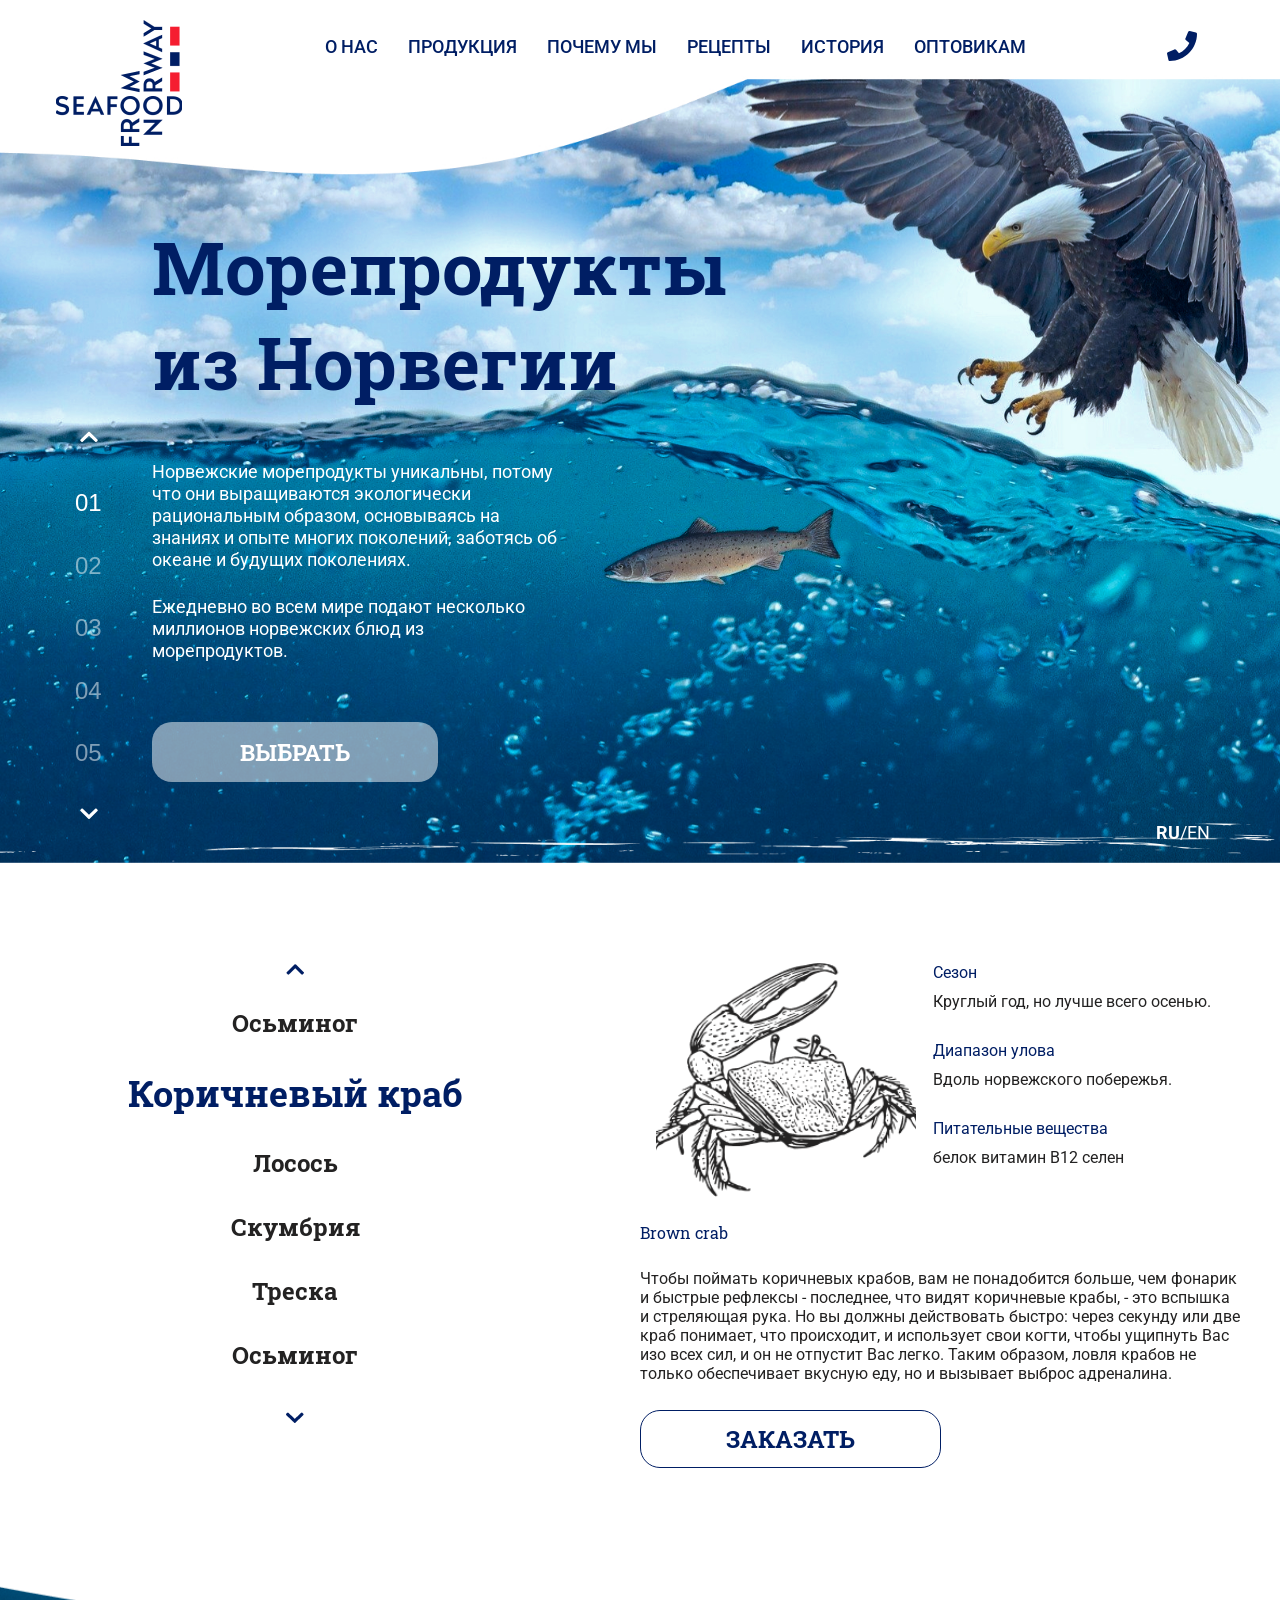
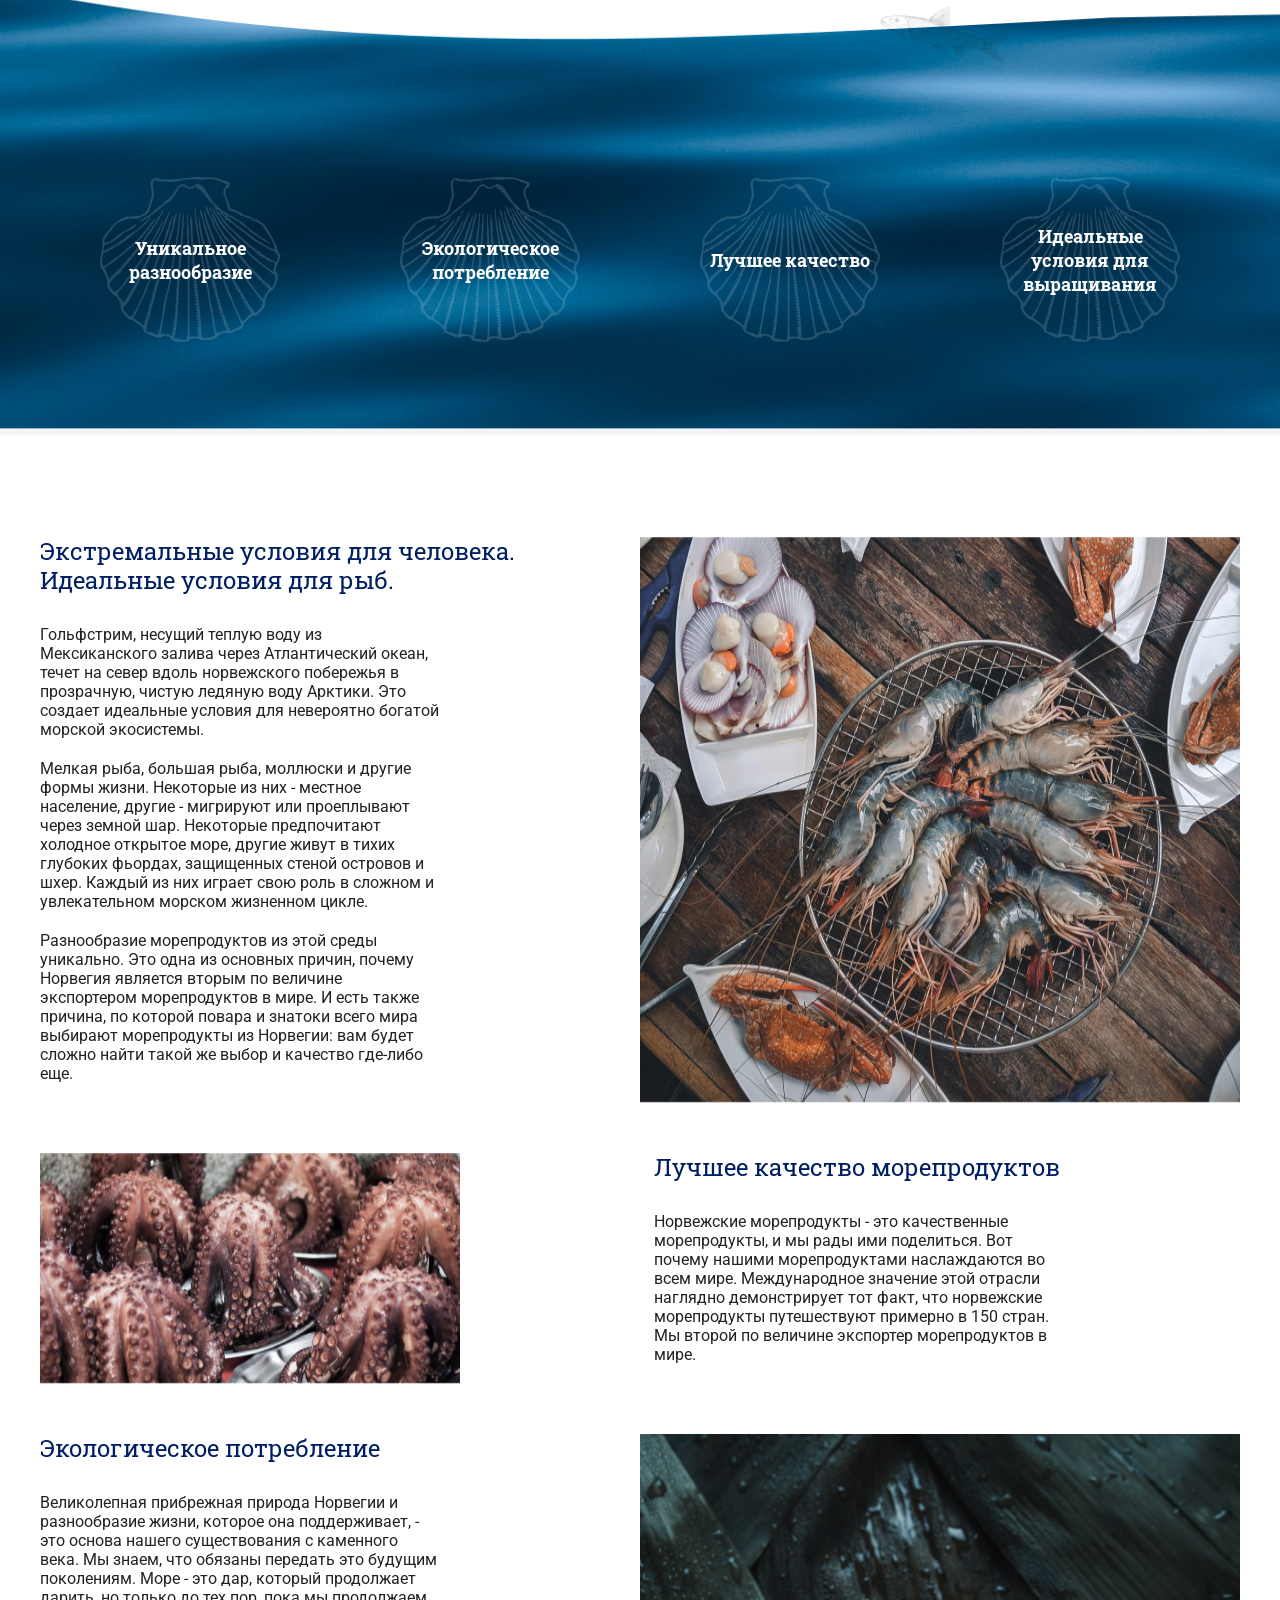
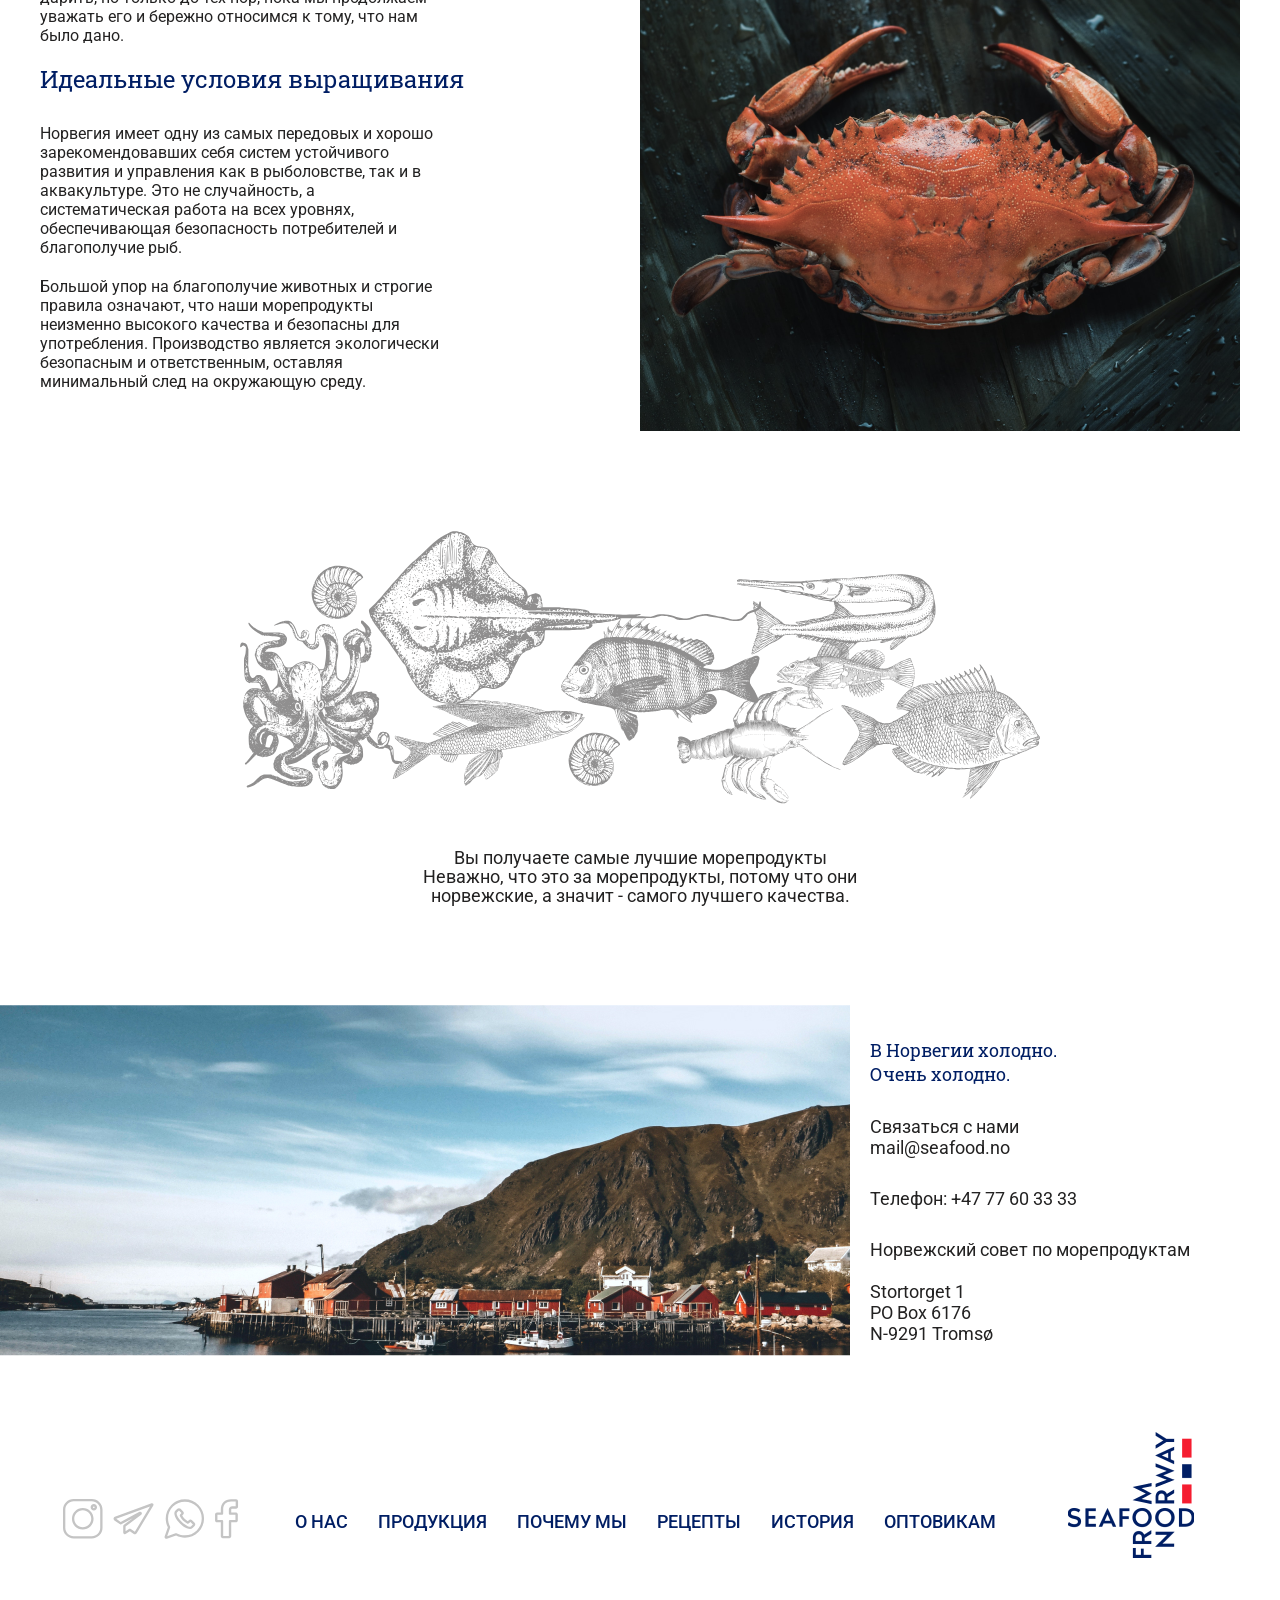
==== seafood_site/index.html @ ffa6e959 "Initial commit" ====
<!DOCTYPE html>
<html lang="en">
<head>
  <meta charset="UTF-8">
  <meta name="viewport" content="width=device-width, initial-scale=1.0">
  <meta http-equiv="X-UA-Compatible" content="ie=edge">
  <title>Морепродукты из Норвегии</title>
  <link rel="preconnect" href="https://fonts.googleapis.com">
  <link rel="preconnect" href="https://fonts.gstatic.com" crossorigin>
  <link href="https://fonts.googleapis.com/css2?family=Calligraffitti&family=Caveat&family=Marck+Script&family=Roboto+Slab:wght@400;700&family=Roboto:wght@400;500&family=Water+Brush&display=swap" rel="stylesheet">
  <link rel="stylesheet" href="css/reset.css">
  <link rel="stylesheet" href="css/slick.css">
  <link rel="stylesheet" href="css/jquery.fancybox.css">
  <link rel="stylesheet" href="css/style.css">
</head>
<body>

<header class="header">
   <div class="container">
     <div class="header__top">
     
      <a href="#" class="logo">
        <img src="images/logo.png" alt="" class="logo__img">
      </a>
<nav class="menu">
  <button class="menu__btn">
    <span>
      
    </span>
  </button>
  <ul class="menu__list">   
      <li class="menu__item"><a href="" class="menu__link">О нас</a></li>
      <li class="menu__item"><a href="" class="menu__link">Продукция</a></li>
      <li class="menu__item"><a href="" class="menu__link">Почему мы</a></li>
      <li class="menu__item"><a href="" class="menu__link">Рецепты</a></li>
      <li class="menu__item"><a href="" class="menu__link">История</a></li>
      <li class="menu__item"><a href="" class="menu__link">Оптовикам</a></li>
  </ul>
</nav>
      <a href="tel:38011111111111" class="phone">
        <img class="phone__img" src="images/phone.svg" alt="">
      </a>
      </div>
  </div>

  <div class="header__content">
    <div class="container">
      <h1 class="title">
        Морепродукты из Норвегии
      </h1>

      <div class="header-slider">
        <div class="header-slider__item">
          <p class="header-slider__text">
            Норвежские морепродукты уникальны, потому что они выращиваются экологически рациональным 
            образом, основываясь на знаниях и опыте многих поколений, 
            заботясь об океане и будущих поколениях.
          </p>
          <p class="header-slider__text">
            Ежедневно во всем мире подают несколько миллионов норвежских блюд из морепродуктов. 
          </p>

        </div>
        <div class="header-slider__item">
          <p class="header-slider__text">
            Норвежские морепродукты уникальны, потому что они выращиваются экологически 
            рациональным образом, основываясь на знаниях и опыте многих поколений,
             заботясь об океане и будущих поколениях.
          </p>
          <p class="header-slider__text">
            Ежедневно во всем мире подают несколько миллионов норвежских блюд из морепродуктов. 
          </p>

        </div>
        <div class="header-slider__item">
          <p class="header-slider__text">
            Норвежские морепродукты уникальны, потому что они выращиваются экологически 
            рациональным образом, основываясь на знаниях и опыте многих поколений, 
            заботясь об океане и будущих поколениях.
          </p>
          <p class="header-slider__text">
            Ежедневно во всем мире подают несколько миллионов норвежских блюд из морепродуктов. 
          </p>
       </div>
       <div class="header-slider__item">
        <p class="header-slider__text">
          Норвежские морепродукты уникальны, потому что они выращиваются экологически 
          рациональным образом, основываясь на знаниях и опыте многих поколений, 
          заботясь об океане и будущих поколениях.
        </p>
        <p class="header-slider__text">
          Ежедневно во всем мире подают несколько миллионов норвежских блюд из морепродуктов. 
        </p>
     </div>
     <div class="header-slider__item">
      <p class="header-slider__text">
        Норвежские морепродукты уникальны, потому что они выращиваются экологически 
        рациональным образом, основываясь на знаниях и опыте многих поколений, 
        заботясь об океане и будущих поколениях.
      </p>
      <p class="header-slider__text">
        Ежедневно во всем мире подают несколько миллионов норвежских блюд из морепродуктов. 
      </p>
   </div>
   
      </div>
            <a class="header__content-btn"  href="#">ВЫБРАТЬ</a>
        <div class="header__content-box"> 
            <a class="header__content-link header__content-link--active" href="#">RU</a>/
            <a  class="header__content-link" href="#">EN</a>
        </div>
    </div>
  </div>
</header>

<main class="main">

    <section class="product">
      <div class="container">
        <div class="product__inner">
          <div class="product__name">
            <h3 class="product__name-item">Коричневый краб</h3>
            <h3 class="product__name-item">Лосось</h3>
            <h3 class="product__name-item"> Скумбрия</h3>
            <h3 class="product__name-item">Треска</h3>
            <h3 class="product__name-item"> Осьминог</h3>
            <h3 class="product__name-item"> Треска</h3>
            <h3 class="product__name-item"> Лосось</h3>
            <h3 class="product__name-item"> Скумбрия</h3>
            <h3 class="product__name-item">Осьминог</h3>      
          </div>
          <div class="product__content">

              <div class="product__content-element">
              <div class="product__content-box">
                <img class="product__content-img" src="images/product.png" alt="">
                <ul class="product__content-list">
                  <li class="product__content-item">
                    <span>Сезон</span>
                    Круглый год, но лучше всего осенью.
                  </li>
                  <li class="product__content-item">
                    <span>Диапазон улова</span>
                    Вдоль норвежского побережья.
                  </li>
                  <li class="product__content-item">
                    <span>Питательные вещества</span>
                    белок
                    витамин B12
                    селен
                  </li>
                </ul>
              </div>

              <h3 class="product__content-title">Brown crab</h3>
              <p class="product__content-text">Чтобы поймать коричневых крабов, вам не понадобится больше, 
              чем фонарик и быстрые рефлексы - последнее, 
              что видят коричневые крабы, - это вспышка и стреляющая рука.
              Но вы должны действовать быстро: через секунду или две краб
              понимает, что происходит, и использует свои когти, чтобы 
              ущипнуть Вас изо всех сил, и он не отпустит Вас легко. 
              Таким образом, ловля крабов не только обеспечивает 
              вкусную еду, но и вызывает выброс адреналина.</p>
              <button class="product__content-btn">ЗАКАЗАТЬ</button>
            </div>
            <div class="product__content-element">
              <div class="product__content-box">
                <img class="product__content-img" src="images/product.png" alt="">
                <ul class="product__content-list">
                  <li class="product__content-item">
                    <span>Сезон</span>
                    Круглый год, но лучше всего осенью.
                  </li>
                  <li class="product__content-item">
                    <span>Диапазон улова</span>
                    Вдоль норвежского побережья.
                  </li>
                  <li class="product__content-item">
                    <span>Питательные вещества</span>
                    белок
                    витамин B12
                    селен
                  </li>
                </ul>
              </div>

              <h3 class="product__content-title">Brown crab</h3>
              <p class="product__content-text">Чтобы поймать коричневых крабов, вам не понадобится больше, 
              чем фонарик и быстрые рефлексы - последнее, 
              что видят коричневые крабы, - это вспышка и стреляющая рука.
              Но вы должны действовать быстро: через секунду или две краб
              понимает, что происходит, и использует свои когти, чтобы 
              ущипнуть Вас изо всех сил, и он не отпустит Вас легко. 
              Таким образом, ловля крабов не только обеспечивает 
              вкусную еду, но и вызывает выброс адреналина.</p>
              <button class="product__content-btn">ЗАКАЗАТЬ</button>
            </div>
            <div class="product__content-element">
              <div class="product__content-box">
                <img class="product__content-img" src="images/product.png" alt="">
                <ul class="product__content-list">
                  <li class="product__content-item">
                    <span>Сезон</span>
                    Круглый год, но лучше всего осенью.
                  </li>
                  <li class="product__content-item">
                    <span>Диапазон улова</span>
                    Вдоль норвежского побережья.
                  </li>
                  <li class="product__content-item">
                    <span>Питательные вещества</span>
                    белок
                    витамин B12
                    селен
                  </li>
                </ul>
              </div>

              <h3 class="product__content-title">Brown crab</h3>
              <p class="product__content-text">Чтобы поймать коричневых крабов, вам не понадобится больше, 
              чем фонарик и быстрые рефлексы - последнее, 
              что видят коричневые крабы, - это вспышка и стреляющая рука.
              Но вы должны действовать быстро: через секунду или две краб
              понимает, что происходит, и использует свои когти, чтобы 
              ущипнуть Вас изо всех сил, и он не отпустит Вас легко. 
              Таким образом, ловля крабов не только обеспечивает 
              вкусную еду, но и вызывает выброс адреналина.</p>
              <button class="product__content-btn">ЗАКАЗАТЬ</button>
            </div>
            <div class="product__content-element">
              <div class="product__content-box">
                <img class="product__content-img" src="images/product.png" alt="">
                <ul class="product__content-list">
                  <li class="product__content-item">
                    <span>Сезон</span>
                    Круглый год, но лучше всего осенью.
                  </li>n
                  <li class="product__content-item">
                    <span>Диапазон улова</span>
                    Вдоль норвежского побережья.
                  </li>
                  <li class="product__content-item">
                    <span>Питательные вещества</span>
                    белок
                    витамин B12
                    селен
                  </li>
                </ul>
              </div>

              <h3 class="product__content-title">Brown crab</h3>
              <p class="product__content-text">Чтобы поймать коричневых крабов, вам не понадобится больше, 
              чем фонарик и быстрые рефлексы - последнее, 
              что видят коричневые крабы, - это вспышка и стреляющая рука.
              Но вы должны действовать быстро: через секунду или две краб
              понимает, что происходит, и использует свои когти, чтобы 
              ущипнуть Вас изо всех сил, и он не отпустит Вас легко. 
              Таким образом, ловля крабов не только обеспечивает 
              вкусную еду, но и вызывает выброс адреналина.</p>
              <button class="product__content-btn">ЗАКАЗАТЬ</button>
            </div>
            <div class="product__content-element">
              <div class="product__content-box">
                <img class="product__content-img" src="images/product.png" alt="">
                <ul class="product__content-list">
                  <li class="product__content-item">
                    <span>Сезон</span>
                    Круглый год, но лучше всего осенью.
                  </li>
                  <li class="product__content-item">
                    <span>Диапазон улова</span>
                    Вдоль норвежского побережья.
                  </li>
                  <li class="product__content-item">
                    <span>Питательные вещества</span>
                    белок
                    витамин B12
                    селен
                  </li>
                </ul>
              </div>

              <h3 class="product__content-title">Brown crab</h3>
              <p class="product__content-text">Чтобы поймать коричневых крабов, вам не понадобится больше, 
              чем фонарик и быстрые рефлексы - последнее, 
              что видят коричневые крабы, - это вспышка и стреляющая рука.
              Но вы должны действовать быстро: через секунду или две краб
              понимает, что происходит, и использует свои когти, чтобы 
              ущипнуть Вас изо всех сил, и он не отпустит Вас легко. 
              Таким образом, ловля крабов не только обеспечивает 
              вкусную еду, но и вызывает выброс адреналина.</p>
              <button class="product__content-btn">ЗАКАЗАТЬ</button>
            </div>
            <div class="product__content-element">
              <div class="product__content-box">
                <img class="product__content-img" src="images/product.png" alt="">
                <ul class="product__content-list">
                  <li class="product__content-item">
                    <span>Сезон</span>
                    Круглый год, но лучше всего осенью.
                  </li>
                  <li class="product__content-item">
                    <span>Диапазон улова</span>
                    Вдоль норвежского побережья.
                  </li>
                  <li class="product__content-item">
                    <span>Питательные вещества</span>
                    белок
                    витамин B12
                    селен
                  </li>
                </ul>
              </div>

              <h3 class="product__content-title">Brown crab</h3>
              <p class="product__content-text">Чтобы поймать коричневых крабов, вам не понадобится больше, 
              чем фонарик и быстрые рефлексы - последнее, 
              что видят коричневые крабы, - это вспышка и стреляющая рука.
              Но вы должны действовать быстро: через секунду или две краб
              понимает, что происходит, и использует свои когти, чтобы 
              ущипнуть Вас изо всех сил, и он не отпустит Вас легко. 
              Таким образом, ловля крабов не только обеспечивает 
              вкусную еду, но и вызывает выброс адреналина.</p>
              <button class="product__content-btn">ЗАКАЗАТЬ</button>
            </div>
            <div class="product__content-element">
              <div class="product__content-box">
                <img class="product__content-img" src="images/product.png" alt="">
                <ul class="product__content-list">
                  <li class="product__content-item">
                    <span>Сезон</span>
                    Круглый год, но лучше всего осенью.
                  </li>
                  <li class="product__content-item">
                    <span>Диапазон улова</span>
                    Вдоль норвежского побережья.
                  </li>
                  <li class="product__content-item">
                    <span>Питательные вещества</span>
                    белок
                    витамин B12
                    селен
                  </li>
                </ul>
              </div>

              <h3 class="product__content-title">Brown crab</h3>
              <p class="product__content-text">Чтобы поймать коричневых крабов, вам не понадобится больше, 
              чем фонарик и быстрые рефлексы - последнее, 
              что видят коричневые крабы, - это вспышка и стреляющая рука.
              Но вы должны действовать быстро: через секунду или две краб
              понимает, что происходит, и использует свои когти, чтобы 
              ущипнуть Вас изо всех сил, и он не отпустит Вас легко. 
              Таким образом, ловля крабов не только обеспечивает 
              вкусную еду, но и вызывает выброс адреналина.</p>
              <button class="product__content-btn">ЗАКАЗАТЬ</button>
            </div>
            <div class="product__content-element">
              <div class="product__content-box">
                <img class="product__content-img" src="images/product.png" alt="">
                <ul class="product__content-list">
                  <li class="product__content-item">
                    <span>Сезон</span>
                    Круглый год, но лучше всего осенью.
                  </li>
                  <li class="product__content-item">
                    <span>Диапазон улова</span>
                    Вдоль норвежского побережья.
                  </li>
                  <li class="product__content-item">
                    <span>Питательные вещества</span>
                    белок
                    витамин B12
                    селен
                  </li>
                </ul>
              </div>

              <h3 class="product__content-title">Brown crab</h3>
              <p class="product__content-text">Чтобы поймать коричневых крабов, вам не понадобится больше, 
              чем фонарик и быстрые рефлексы - последнее, 
              что видят коричневые крабы, - это вспышка и стреляющая рука.
              Но вы должны действовать быстро: через секунду или две краб
              понимает, что происходит, и использует свои когти, чтобы 
              ущипнуть Вас изо всех сил, и он не отпустит Вас легко. 
              Таким образом, ловля крабов не только обеспечивает 
              вкусную еду, но и вызывает выброс адреналина.</p>
              <button class="product__content-btn">ЗАКАЗАТЬ</button>
            </div>
            <div class="product__content-element">
              <div class="product__content-box">
                <img class="product__content-img" src="images/product.png" alt="">
                <ul class="product__content-list">
                  <li class="product__content-item">
                    <span>Сезон</span>
                    Круглый год, но лучше всего осенью.
                  </li>
                  <li class="product__content-item">
                    <span>Диапазон улова</span>
                    Вдоль норвежского побережья.
                  </li>
                  <li class="product__content-item">
                    <span>Питательные вещества</span>
                    белок
                    витамин B12
                    селен
                  </li>
                </ul>
              </div>

              <h3 class="product__content-title">Brown crab</h3>
              <p class="product__content-text">Чтобы поймать коричневых крабов, вам не понадобится больше, 
              чем фонарик и быстрые рефлексы - последнее, 
              что видят коричневые крабы, - это вспышка и стреляющая рука.
              Но вы должны действовать быстро: через секунду или две краб
              понимает, что происходит, и использует свои когти, чтобы 
              ущипнуть Вас изо всех сил, и он не отпустит Вас легко. 
              Таким образом, ловля крабов не только обеспечивает 
              вкусную еду, но и вызывает выброс адреналина.</p>
              <button class="product__content-btn">ЗАКАЗАТЬ</button>
            </div>
          </div>
        </div>
      </div>
  </section>

<div class="seafood-box">
  <div class="container">
    <div class="seafood-box__items">
      <div class="seafood-box__item">Уникальное разнообразие</div>
      <div class="seafood-box__item">Экологическое потребление</div>
      <div class="seafood-box__item">Лучшее качество</div>
      <div class="seafood-box__item">Идеальные условия для выращивания</div>
    </div>
  </div>
</div>

    <div class="seafood">
      <div class="container">
        <div class="seafood__items">
          <div class="seafood__item">
            <div class="seafood__item-content">
            <h3 class="seafood__item-title">Экстремальные условия для человека. Идеальные условия для рыб.</h3>
            <p class="seafood__item-text">
              Гольфстрим, несущий теплую воду из Мексиканского залива через Атлантический океан, течет на 
              север вдоль норвежского побережья в прозрачную, чистую ледяную воду Арктики. Это создает идеальные 
              условия для невероятно богатой морской экосистемы. 

            </p>
            <p class="seafood__item-text">
                Мелкая рыба, большая рыба, моллюски и другие формы жизни. Некоторые из них - местное население, 
            другие - мигрируют или проеплывают через земной шар. Некоторые предпочитают холодное открытое море, 
            другие живут в тихих глубоких фьордах, 
            защищенных стеной островов и шхер. Каждый из них играет свою роль в сложном и 
            увлекательном морском жизненном цикле.
            </p>
            <p class="seafood__item-text">
              
            Разнообразие морепродуктов из этой среды уникально. Это одна из основных причин,
            почему Норвегия является вторым по величине экспортером морепродуктов в мире. И есть также 
            причина, по которой повара и знатоки всего мира выбирают морепродукты из Норвегии: вам будет 
            сложно найти такой же выбор и качество где-либо еще.
            </p>
          </div>
          <img class="seafood__item-img" src="images/content-1.jpg" alt="">
        </div>

          <div class="seafood__item seafood__item--text-right">
            <img class="seafood__item-img" src="images/content-2.png" alt="">
            <div class="seafood__item-content">  
              <h3 class="seafood__item-title">Лучшее качество морепродуктов</h3>
              <p class="seafood__item-text">
                Норвежские морепродукты - это качественные морепродукты, и мы рады ими поделиться. 
                Вот почему нашими морепродуктами наслаждаются во всем мире. 
                Международное значение этой отрасли наглядно демонстрирует тот факт, что норвежские морепродукты путешествуют примерно в 150 стран.
                Мы второй по величине экспортер морепродуктов в мире.
                  
              </p>
            </div>
          </div>

          <div class="seafood__item">
              <div class="seafood__item-content">
                <h3 class="seafood__item-title">Экологическое потребление</h3>
                <p class="seafood__item-text">
                  Великолепная прибрежная природа Норвегии и разнообразие жизни, которое она поддерживает, - 
                  это основа нашего существования с каменного века. Мы знаем, что обязаны передать это будущим 
                  поколениям. Море - это дар, который продолжает дарить, но только до тех пор, пока мы продолжаем 
                  уважать его и бережно относимся к тому, что нам было дано.

              
                </p>
              <h3 class="seafood__item-title">Идеальные условия выращивания</h3>
              <p class="seafood__item-text">
                Норвегия имеет одну из самых передовых и хорошо зарекомендовавших себя систем устойчивого 
                развития и управления как в рыболовстве, так и в аквакультуре. Это не случайность,
                а систематическая работа на всех уровнях, обеспечивающая безопасность потребителей и 
                благополучие рыб. 
              </p>
              <p class="seafood__item-text">
              
              Большой упор на благополучие животных и строгие правила означают, 
              что наши морепродукты неизменно высокого качества и безопасны для употребления.
              Производство является экологически безопасным и ответственным, 
              оставляя минимальный след на окружающую среду.
             </p>
             </div>
              <img class="seafood__item-img" src="images/content-3.png" alt="">
           </div>
          </div>

           <blockquote class="seafood__blockquote">
           <img class="seafood__blockquote-img" src="images/blockquote.svg" alt="">
           <p class="seafood_blockquote-text">
             Вы получаете самые лучшие морепродукты<br>
             Неважно, что это за морепродукты, потому что они норвежские, 
             а значит - самого лучшего качества.  
           </p>
           </blockquote>   
     </div>
   </div>
 
   <div class="contacts">
    <div class="container">
      <div class="contacts__box">
        <p class="contacts__box-text">
          В Норвегии холодно.
          Очень холодно.
        </p>
        <ul class="contacts__box-list">
          <li class="contacts__box-item">
           <span>Связаться с нами</span> 
            <a href="mailto:mail@seafood.no">mail@seafood.no</a> 
            
          </li>
          <li class="contacts__box-item">
            Телефон: <a href="tel:4777603333">+47 77 60 33 33</a>

          </li>
          <li class="contacts__box-item">
            <span>Норвежский совет по морепродуктам  </span><br>
            Stortorget 1<br>  
            PO Box 6176 <br>  
            N-9291 Tromsø 
          </li>
        </ul>
      </div>
    </div>
   </div>
</main>
<footer class="footer">
  <div class="container">
    <div class="footer__inner">
      <ul class="footer-social__list">
        <li class="footer-social__item">
          <a href="#" class="footer-social__link">
            <svg width="40" height="41" viewBox="0 0 40 41" fill="none" xmlns="http://www.w3.org/2000/svg">
              <path d="M28.8285 0.949219H10.7C4.79993 0.949219 0 5.74915 0 11.6492V29.778C0 35.6778 4.79993 40.4777 10.7 40.4777H28.8288C34.7286 40.4777 39.5285 35.6778 39.5285 29.778V11.6492C39.5285 5.74915 34.7286 0.949219 28.8285 0.949219V0.949219ZM37.2112 29.778C37.2112 34.4 33.4508 38.1604 28.8285 38.1604H10.7C6.07772 38.1604 2.31733 34.4 2.31733 29.778V11.6492C2.31733 7.02693 6.07772 3.26655 10.7 3.26655H28.8288C33.4508 3.26655 37.2112 7.02693 37.2112 11.6492V29.778Z" fill="#C4C4C4"/>
              <path d="M19.7623 9.90527C13.8025 9.90527 8.95404 14.7538 8.95404 20.7136C8.95404 26.6734 13.8025 31.5218 19.7623 31.5218C25.7221 31.5218 30.5706 26.6734 30.5706 20.7136C30.5706 14.7538 25.7221 9.90527 19.7623 9.90527ZM19.7623 29.2045C15.0806 29.2045 11.2714 25.3956 11.2714 20.7136C11.2714 16.0318 15.0806 12.2226 19.7623 12.2226C24.4443 12.2226 28.2533 16.0318 28.2533 20.7136C28.2533 25.3956 24.4443 29.2045 19.7623 29.2045Z" fill="#C4C4C4"/>
              <path d="M30.8304 6.06665C29.0692 6.06665 27.6367 7.49945 27.6367 9.26037C27.6367 11.0216 29.0692 12.4544 30.8304 12.4544C32.5917 12.4544 34.0245 11.0216 34.0245 9.26037C34.0245 7.49915 32.5917 6.06665 30.8304 6.06665ZM30.8304 10.1368C30.3473 10.1368 29.954 9.7435 29.954 9.26037C29.954 8.77694 30.3473 8.38398 30.8304 8.38398C31.3139 8.38398 31.7071 8.77694 31.7071 9.26037C31.7071 9.7435 31.3139 10.1368 30.8304 10.1368Z" fill="#C4C4C4"/>
              </svg>
              
          </a>
        </li>
        <li class="footer-social__item">
          <a href="#" class="footer-social__link">
            <svg width="41" height="32" viewBox="0 0 41 32" fill="none" xmlns="http://www.w3.org/2000/svg">
              <path d="M40.1983 0.801981C39.8065 0.317828 39.1568 0.138283 38.5791 0.353737L1.88723 13.8038C1.1542 14.0741 0.639673 14.7294 0.544153 15.5142C0.449549 16.2952 0.788904 17.053 1.4255 17.4892L6.67024 21.1209C7.17836 21.4729 7.83174 21.5107 8.37586 21.2194L19.7528 15.1337L10.8859 21.8496C10.4697 22.1651 10.221 22.6681 10.221 23.195V29.4159C10.221 30.0576 10.5679 30.6455 11.1264 30.9507C11.6858 31.2559 12.3615 31.2256 12.8928 30.8702L16.8774 28.1891L20.7959 30.8993C21.1392 31.138 21.5481 31.2637 21.9607 31.2637C22.1002 31.2637 22.2403 31.2491 22.3782 31.22C22.9285 31.1036 23.4152 30.7588 23.714 30.274L40.3146 2.50704C40.6378 1.97243 40.5914 1.2883 40.1983 0.801981ZM21.8732 28.7655L17.8152 25.9587C17.533 25.7631 17.2076 25.6653 16.8826 25.6653C16.5646 25.6653 16.2463 25.7591 15.9677 25.9467L12.5659 28.2355V23.546L28.2229 11.6871C28.9221 11.1574 29.0982 10.1934 28.6322 9.44491C28.1659 8.6964 27.2323 8.44348 26.4605 8.85644L7.64955 18.9187L3.21352 15.8469L37.0016 3.46142L21.8732 28.7655Z" fill="#C4C4C4"/>
              </svg>
              
          </a>
        </li>
        <li class="footer-social__item">
          <a href="#" class="footer-social__link">
            <svg width="41" height="40" viewBox="0 0 41 40" fill="none" xmlns="http://www.w3.org/2000/svg">
              <path d="M34.4426 5.95532C30.8218 2.33456 26.0089 0.34082 20.8881 0.34082C20.8878 0.34082 20.8866 0.34082 20.8863 0.34082C18.3537 0.341122 15.8855 0.83149 13.551 1.79865C11.2162 2.76582 9.12442 4.16424 7.33334 5.95532C3.71288 9.57578 1.71914 14.3896 1.71914 19.5098C1.71914 22.5633 2.4559 25.5978 3.85191 28.3014L0.629839 37.5062C0.402749 38.1555 0.563491 38.8612 1.05024 39.3477C1.39072 39.6885 1.83887 39.8694 2.29968 39.8694C2.49722 39.8694 2.69686 39.8362 2.89168 39.7681L12.0965 36.5463C14.8001 37.9423 17.8346 38.6791 20.8881 38.6791C26.0083 38.6791 30.8218 36.685 34.4426 33.0646C38.0631 29.4441 40.0571 24.6303 40.0571 19.5101C40.0571 14.3896 38.0634 9.57578 34.4426 5.95532ZM32.8032 31.4252C29.6207 34.6081 25.3889 36.3605 20.8881 36.3605C18.1347 36.3605 15.3994 35.6796 12.9777 34.3906C12.5386 34.1572 12.0196 34.1171 11.5536 34.2803L3.19085 37.2071L6.11798 28.8443C6.28113 28.3777 6.24072 27.8587 6.0073 27.4199C4.71865 24.9988 4.03738 22.2635 4.03738 19.5098C4.03738 15.009 5.79016 10.7773 8.97273 7.59471C12.155 4.41244 16.3861 2.65966 20.8866 2.65906H20.8881C25.3892 2.65906 29.6207 4.41184 32.8032 7.59471C35.9861 10.7773 37.7389 15.0087 37.7389 19.5098C37.7389 24.0109 35.9861 28.2426 32.8032 31.4252Z" fill="#C4C4C4"/>
              <path d="M28.0123 21.2221C27.1305 20.3403 25.6956 20.3403 24.8137 21.2221L23.8493 22.1866C21.4544 20.8817 19.5165 18.9437 18.2113 16.5489L19.1757 15.5844C20.0578 14.7026 20.0578 13.2677 19.1757 12.3859L16.5767 9.78685C15.6949 8.90503 14.26 8.90503 13.3781 9.78685L11.2991 11.8659C10.1081 13.0569 10.0487 15.1043 11.1317 17.6312C12.072 19.8252 13.7928 22.2366 15.9772 24.421C18.1615 26.6053 20.5729 28.3261 22.7669 29.2665C23.9675 29.781 25.0595 30.0376 26.0032 30.0376C27.0457 30.0376 27.907 29.7243 28.5322 29.0991L30.6113 27.0197V27.02C31.0386 26.5927 31.2739 26.0248 31.2739 25.4207C31.2739 24.8164 31.0386 24.2485 30.6113 23.8214L28.0123 21.2221ZM26.8928 27.4597C26.5529 27.7996 25.5077 27.9187 23.6804 27.1358C21.7509 26.3089 19.5973 24.7624 17.6165 22.7816C15.6358 20.8008 14.0896 18.6476 13.2626 16.718C12.4794 14.8908 12.5986 13.8452 12.9384 13.5053L14.9777 11.466L17.4965 13.9851L16.2893 15.1927C15.7434 15.7385 15.6116 16.5664 15.9618 17.2527C17.549 20.365 20.0331 22.8492 23.1454 24.4364C23.8321 24.7865 24.6599 24.655 25.2058 24.1089L26.413 22.9016L28.9321 25.4207L26.8928 27.4597Z" fill="#C4C4C4"/>
              </svg>
              
          </a>
        </li>
        <li class="footer-social__item">
          <a href="#" class="footer-social__link">
            <svg width="24" height="40" viewBox="0 0 24 40" fill="none" xmlns="http://www.w3.org/2000/svg">
              <path d="M14.2638 39.2637H7.77447C6.69054 39.2637 5.8088 38.4151 5.8088 37.3719V23.2848H2.02277C0.938836 23.2848 0.0570984 22.4359 0.0570984 21.393V15.3567C0.0570984 14.3135 0.938836 13.4649 2.02277 13.4649H5.8088V10.4421C5.8088 7.44495 6.78669 4.89498 8.63642 3.06834C10.4945 1.23338 13.0912 0.263672 16.1457 0.263672L21.0948 0.271408C22.1769 0.273193 23.0571 1.1218 23.0571 2.16321V7.76779C23.0571 8.81099 22.1757 9.65959 21.092 9.65959L17.7599 9.66078C16.7436 9.66078 16.4849 9.85686 16.4295 9.91697C16.3383 10.0166 16.2298 10.2984 16.2298 11.0765V13.4646H20.8416C21.1888 13.4646 21.5252 13.547 21.8143 13.7024C22.4378 14.0377 22.8255 14.6718 22.8255 15.357L22.8231 21.3933C22.8231 22.4359 21.9413 23.2845 20.8574 23.2845H16.2298V37.3719C16.2298 38.4151 15.3478 39.2637 14.2638 39.2637ZM8.18442 36.9773H13.8539V22.2613C13.8539 21.5647 14.4428 20.9982 15.1663 20.9982H20.4474L20.4496 15.7513H15.166C14.4425 15.7513 13.8539 15.1847 13.8539 14.4882V11.0765C13.8539 10.1833 13.9482 9.16745 14.6487 8.40395C15.4952 7.48096 16.8293 7.37444 17.7593 7.37444L20.6815 7.37325V2.55716L16.1439 2.55002C11.2349 2.55002 8.18442 5.57428 8.18442 10.4421V14.4882C8.18442 15.1844 7.59577 15.7513 6.87233 15.7513H2.43272V20.9982H6.87233C7.59577 20.9982 8.18442 21.5647 8.18442 22.2613V36.9773Z" fill="#C4C4C4"/>
              </svg>
              
          </a>
        </li>
      </ul>
      <nav class="menu">
        <ul class="menu__list">   
            <li class="menu__item"><a href="" class="menu__link">О нас</a></li>
            <li class="menu__item"><a href="" class="menu__link">Продукция</a></li>
            <li class="menu__item"><a href="" class="menu__link">Почему мы</a></li>
            <li class="menu__item"><a href="" class="menu__link">Рецепты</a></li>
            <li class="menu__item"><a href="" class="menu__link">История</a></li>
            <li class="menu__item"><a href="" class="menu__link">Оптовикам</a></li>
        </ul>
      </nav>
      <a href="#" class="logo">
        <img src="images/logo.png" alt="" class="logo__img">
      </a>

    </div>
  </div>
</footer>


  

  <script src="https://ajax.googleapis.com/ajax/libs/jquery/3.4.1/jquery.min.js"></script>
  <script src="js/slick.min.js"></script>
  <script src="js/jquery.fancybox.min.js"></script>
  <script src="js/main.js"></script>
</body>
</html>
---- seafood_site/css/style.css ----
*,
*::after,
*::before{
    box-sizing: border-box;
}
a{
    color:inherit;
    text-decoration: none;
}

body{
    font-family: 'Roboto', sans-serif;
    /*font-family: 'Roboto Slab', serif;*/
    font-weight: 400;
    font-size: 16px;
    line-height: 19px;
    color: #232222;
}

.container{
    max-width: 1220px;
    padding: 0 10px;
    margin: 0 auto;
}

.header__top{
    display: flex;
    justify-content: space-between;
    padding-top: 20px;
}

.logo{
    margin-left: 16px;
}

.phone{
    margin-top: 11px;
    margin-right: 43px;
}

.menu{
    margin-top: 16px;
}

.menu__list{
    display: flex;
}

.menu__item + .menu__item{
    margin-left: 30px;
}

.menu__link{
    text-transform: uppercase;
    font-weight: 500;
    color:#001E64;
    font-size: 18px;
    line-height: 21px;
}

.menu__link:hover{
    border-bottom: 1px solid #001E64;
}

.header__content{
    background-image: url(../images/header.png);
    background-size:cover;
    background-position: top;
    background-repeat: no-repeat;
    padding-bottom:20px;
    margin-top: -100px;
    min-height: calc(100vh-50px);
}

.title{
    color: #001E64;
    font-family: 'Roboto Slab', serif;
    font-weight: 700;
    font-size: 72px;
    line-height: 95px;
    max-width: 589px;
    padding-top: 170px;
    padding-left: 112px;
    margin-bottom: 60px;
}

.header-slider{
    max-width: 522px;
    padding-left: 112px;
    padding-top: 30px;
    padding-bottom: 135px;
    margin-top: -39px;
}



.header-slider__text{
    margin-bottom: 25px;
    font-size: 18px;
    line-height: 22px;
    color: white;
}

.slick-prev,
.slick-next{
    background-color: transparent;
    border: none;
    cursor: pointer;
    padding: 0%;
    position: absolute;
    left: 40px;
}

.slick-prev{
top:0;
}

.slick-next{
bottom: 0;
}

.slick-dots{
    list-style: none;
    position: absolute;
    left: 35px;
    top: 58px;
    bottom: 55px;
    display: flex;
    flex-direction: column;
    justify-content: space-between;
}

.slick-dots button{
    border:none;
    background-color: transparent;
    color: white;
    padding: 0;
    font-size: 24px;
    line-height: 28px;
    opacity:0.5;
    cursor:pointer;
}

.slick-active button{
    opacity: 1;
}

.slick-dots button::before{
    content:'0';
}

.slick-dots li:nth-child(n+10) button::before{
    content:'';
}

.header__content-btn{
    font-family: 'Roboto Slab', serif;
    font-weight: 700;
    color: white;
    font-size: 23px;
    line-height: 32px;
    padding: 14px 88px;
    border-radius: 20px;
    background-color: rgba(255,255,255,.5);
    margin-left: 112px;
    display: inline-block;
    transform: translateY(-100px);
    position: absolute;
    transition: all .3s;
}

.header__content-btn:hover{
    color: #001E64;
    background-color: white;
}

.header__content-box{
    display: flex;
    justify-content: flex-end;
    margin-right: 30px;
    font-size: 18px;
    line-height: 21px;
    color: white;
}

.header__content-link--active{
    font-weight: 700;
}

.product{
   padding-top: 100px; 
}

.product__inner{
    display: flex;
    justify-content:space-between;
}

.product__name{
   width: 510px; 
   text-align: center;
   padding-top: 41px;
   

}

.product__name-item{
    font-family: 'Roboto Slab';
    font-size: 24px;
    line-height: 32px;
    cursor: pointer;
}

.product__name-item.slick-current{
    font-weight: 700px;
    font-size: 36px;
    color: #001E64;
    line-height: 44px;

}

.product__name-item + .product__name-item{
    margin-top: 30px;
    
}

.product-prev{
    position:absolute; 
    top:0;
    left: 50%;
    transform: translateX(-50%);
}
.product-prev,
.product-next{
    border: none;
    background-color: transparent;
    padding: 0;
    cursor: pointer;
}

.product__content{
    width: 600px;
}

.product__content-box{
    display: flex;
    justify-content: space-evenly;
}

.product__content-img{
    object-fit: cover;
}

.product__content-list{
    width: 291px;
    list-style:none;
}

.product__content-item{
    margin-bottom: 30px;
}
.product__content-item span{
    display: block;
    margin-bottom: 10px;
    color: #001E64;
}

.product__content-title{
    font-family: 'Roboto Slab', serif;
    font-size: 24;
    color: #001E64;
    margin-bottom: 20px;
    padding-top:20px;
    font-weight: 400;
    line-height: 32px;
}


.product__content-btn{
    font-family:'Roboto Slab', serif ;
    font-size: 24px;
    line-height:32px;
    font-weight: 700;
    padding: 12px 85px;
    margin-top: 27px;
    background-color: transparent;
    text-transform: uppercase;
    display: inline-block;
    color: #001E64;
    border: 1px solid  #001E64;
    border-radius: 20px;
    cursor: pointer;
    transition: all .3s;
}

.product__content-btn:hover{
    color: white;
    background-color: #001E64;
}

.seafood-box{
    background-image: url(../images/seafood.png);
    background-repeat: no-repeat;
    background-size: cover;
    background-position: top center;
    padding: 290px 0 95px;
    font-family: 'Roboto Slab', serif ;
    font-weight: 700;
    font-size: 18px;
    line-height: 24px;
    color: white;
}

.seafood-box__items{
display: flex;
justify-content: space-around;

}

.seafood-box__item{
    width: 180px;
    min-height: 165px;
    display: flex;
    justify-content: center;
    align-items: center;
    text-align: center;
    background-image: url(../images/seafood-decor.svg);
    background-position: center;
    background-size: cover;
    background-repeat: no-repeat;
}


.seafood{
    padding: 100px 0;
}
.seafood__items{
    margin-bottom: 100px;
}

.seafood__item{
    display: flex;
    justify-content: space-between;
    margin-bottom: 50px;
}

.seafood__item-title{
    font-family: 'Roboto Slab', serif ;
    max-width: 490px;
    margin-bottom: 30px;
    font-weight: 400;
    font-size: 24px;
    line-height: 29px;
    color: #001E64;
}

.seafood__item-text{
    width: 400px;
    margin-bottom: 20px; 
}

.seafood__item-text{
    max-width: 420px;
    margin-bottom: 20px;
}

.seafood__item--text-right .seafood__item-title{
    max-width: 420px;
}

.seafood__item--text-right .seafood__item-content{
    margin-right: 180px;   
}

.seafood__blockquote{
    max-width: 800px;
    margin: auto;
    text-align: center;
}

.seafood_blockquote-text{
    max-width: 530px;
    margin: 0 auto;
    font-size: 18px;
}

.contacts{
    background-image: url(../images/contact.jpg);
    background-repeat: no-repeat;
}


.contacts__box{
    margin-left: auto;
    width: 390px;
    background-color: white;
    padding: 33px 0 33px 20px;
    background-position: bottom left;
}

.contacts__box-text{
    font-family: 'Roboto Slab', serif ;
    width: 195px;
    line-height: 24px;
    font-size: 18px;
    margin-bottom: 30px;
    color: #001E64; 
}

.contacts__box-list{
    list-style-type: none; 
    font-size: 18px;
    line-height: 21px;
}

.contacts__box-item{
    margin-bottom: 30px;
}

.contacts__box-item span{
    display: block;
}

.footer{
   padding: 25px 0 110px
}

.footer__inner{
    display: flex;
    justify-content: space-between;
    align-items: flex-end;
    padding: 0 45px 0 23px;
}

.footer__inner .menu{
    padding-bottom: 30px;
}
   
.footer-social__list{
    list-style-type: none;
    display: flex;
    align-items: center;
    padding-bottom: 19px;
}

.footer-social__item +.footer-social__item{
    margin-left: 10px;
}

.footer-social__link{
    transition: all .3s;
}
.footer-social__link:hover path{
    fill:#001E64
}


.menu__btn{
    width: 40px;
    border: none;
    background-color: transparent;
    padding: 13px 0;
    position: relative;
    display: none;
   
}
.menu__btn::after,
.menu__btn::before{
    content:'';
    position: absolute;
    left:0;
    right:0;
    height:4px;
    background-color: #001E64;
}

.menu__btn::after{
    top:0;
}    

.menu__btn::before{
    bottom:0;
}

.menu__btn span{
    display: block;
    height: 4px;
    background-color: #001E64;
}


@media (max-width: 1160px){
    .product__name{
       width: 350px;
    }
    .footer .logo,
    footer .menu{
        display: none;
    }
    .footer{
        padding: 40px 0 40px;
    }
    .footer__inner{
        justify-content: center;
    } 
    .footer-social__list{
        padding-bottom: 0;
    }
    .logo{
        width: 100%;
    }
       

}
@media (max-width: 1100px){
    .seafood__item-content{
        padding-right: 20px;
    }
    .seafood__item--text-right .seafood__item-content{
        padding-right: 0;
    }
}

@media (max-width: 1000px){
    .menu__list{
        display:none;
        position:absolute;
        left: 20%;
        right: 20%;
        background-color: white;
        display: block;
        top: -350px;
        transition: all .5s;
        z-index: 5;
    }

    .menu__link:hover{
        border: none;
    }

    .menu__list.menu__list--active{
        top: 75px;
    }
    .menu__btn{
        display: block;
        z-index: 10;
    }
    .menu{
        margin: 12px 20px 0 auto;
    }
    .menu__item + .menu__item{
        margin-left:0;
    }
    .menu__link{
        padding: 20px 0;
        display:block;
        text-align: center;
       
    }
    .product__name{
        width: 250px;
    }
}

@media (max-width: 950px){
    .seafood__item{
        flex-wrap: wrap;
        justify-content: center;
    }
    .seafood img{
        width: 100%;
    }
    .seafood__item--text-right{
        flex-wrap: wrap-reverse;
    }
    .seafood__item-content{
        padding-right: 0;
    }
    .seafood__item--text-right .seafood__item-content{
        padding-left: 0;
    }
    .seafood__item-text,
    .seafood__item-title{
        width: 100%;
    }
    .seafood__item--text-right .seafood__item-content{
        margin-right: 0;
    }

}
@media (max-width: 890px){
    .product__inner{
        display:block;
    }
    .product__content{
        margin: 0 auto;
    }
    .product__name{
        width: 100%;
        padding-top: 0;
        margin-bottom: 80px;
    }

    .product__name-item + .product__name-item{
        margin-top: 0;
    }
    .product__name-item.slick-current{
        line-height: 44px;
    }

    .product__name .slick-dots{
        left:0;
        right:0;
        flex-direction: row;
        justify-content: center;
    }

    .product__name .slick-dots button{
        width:10px;
        height:10px;
        font-size: 0;
        padding:0;
        background-color:grey;
        border-radius: 50%;
        margin: 0 5px;
    }
    
    .product__name .slick-active button{
        background-color: #001E64
    }

}
@media (max-width: 745px){
    .title{
        font-size: 50px;
        line-height: 66px;
        max-width: 100%;
        padding-left: 0;
        text-align: center;
       
    }
}

@media (max-width: 650px){
    .product__content{
        width:100%;
    }
    .seafood-box__items{
        display: block;
    }
    .seafood-box__item{
        margin: 0 auto;
    }
    .seafood-box{
        display: none;
    }
    .seafood{
        padding: 50px 0;
    }
    .seafood__items{
        margin-bottom: 50px;
    }
    .contacts{
        background-image: none;
    }
    .contacts__box{
        width: 100%;
        padding: 33px 0 33px 0px;
    }

}

@media (max-width: 600px){
    .product__content-box{
        display: block;
    }
    .product__content-box{
        width: 100%;
    }
}




@media (max-width: 470px){
    .header-slider{
        padding-left: 50px;
    }
    .slick-dots{
        left: 5px;
    }
    .slick-prev,.slick-next{
        left: 9px;
    }
    .header__content-btn{
        margin-left: auto50px;
    }
    .title{
        font-size: 34px ;
        line-height: 44px;
    }
    .header__content-btn{
        margin-left: 50px;
    }
    .product__content-btn{
        padding: 12px 55px;
   
    }

    .product{
        padding-top: 50px;
    }
}

@media (max-width: 371px){
    .title{
        padding-top: 125px;
    }
    .phone{
        margin-right: 0;
    }
    .logo{
        margin-left: 0;
    }
    .menu__list{
        left: 10%;
        right: 10%;
    }
    .header-slider{
        padding-left: 0;
        padding-top: 0;
    }
    .header__content-btn{
        margin-left: 0;
    }
    .logo{
        width: 50%;
    }
}
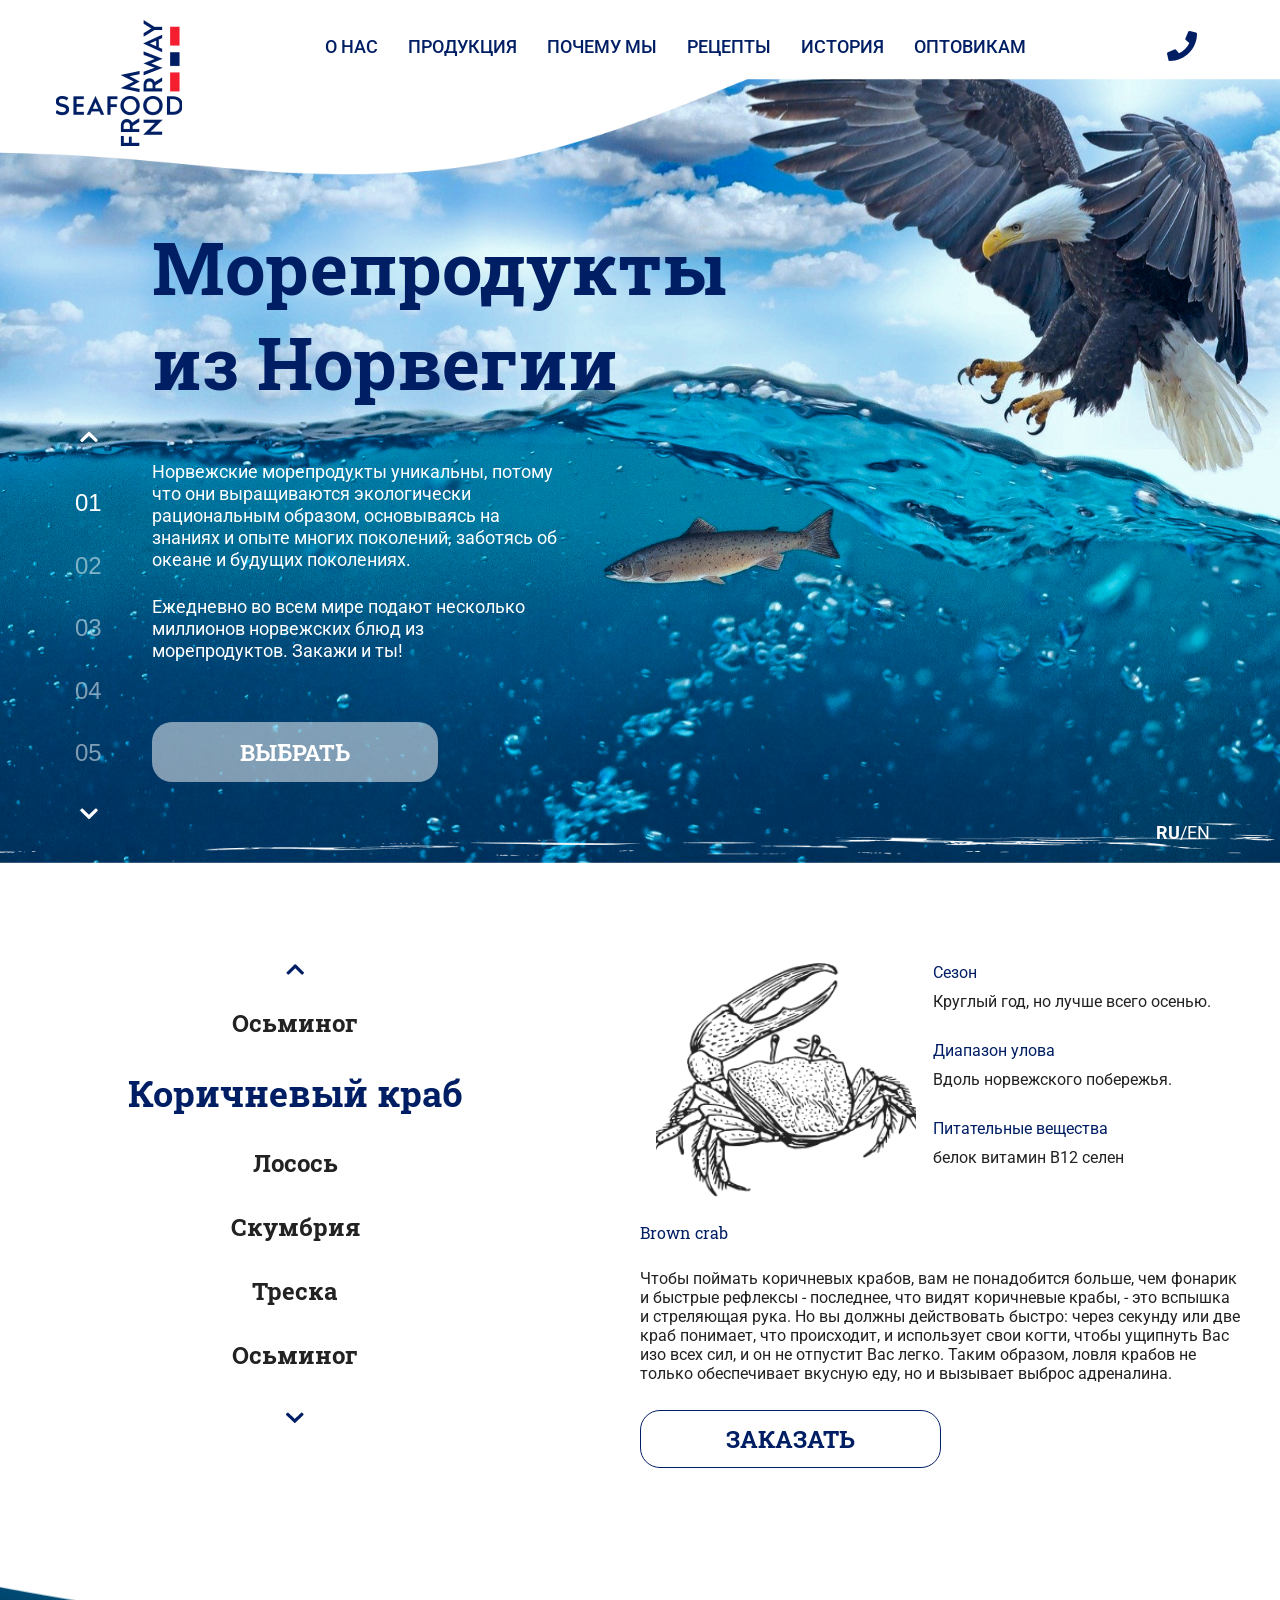
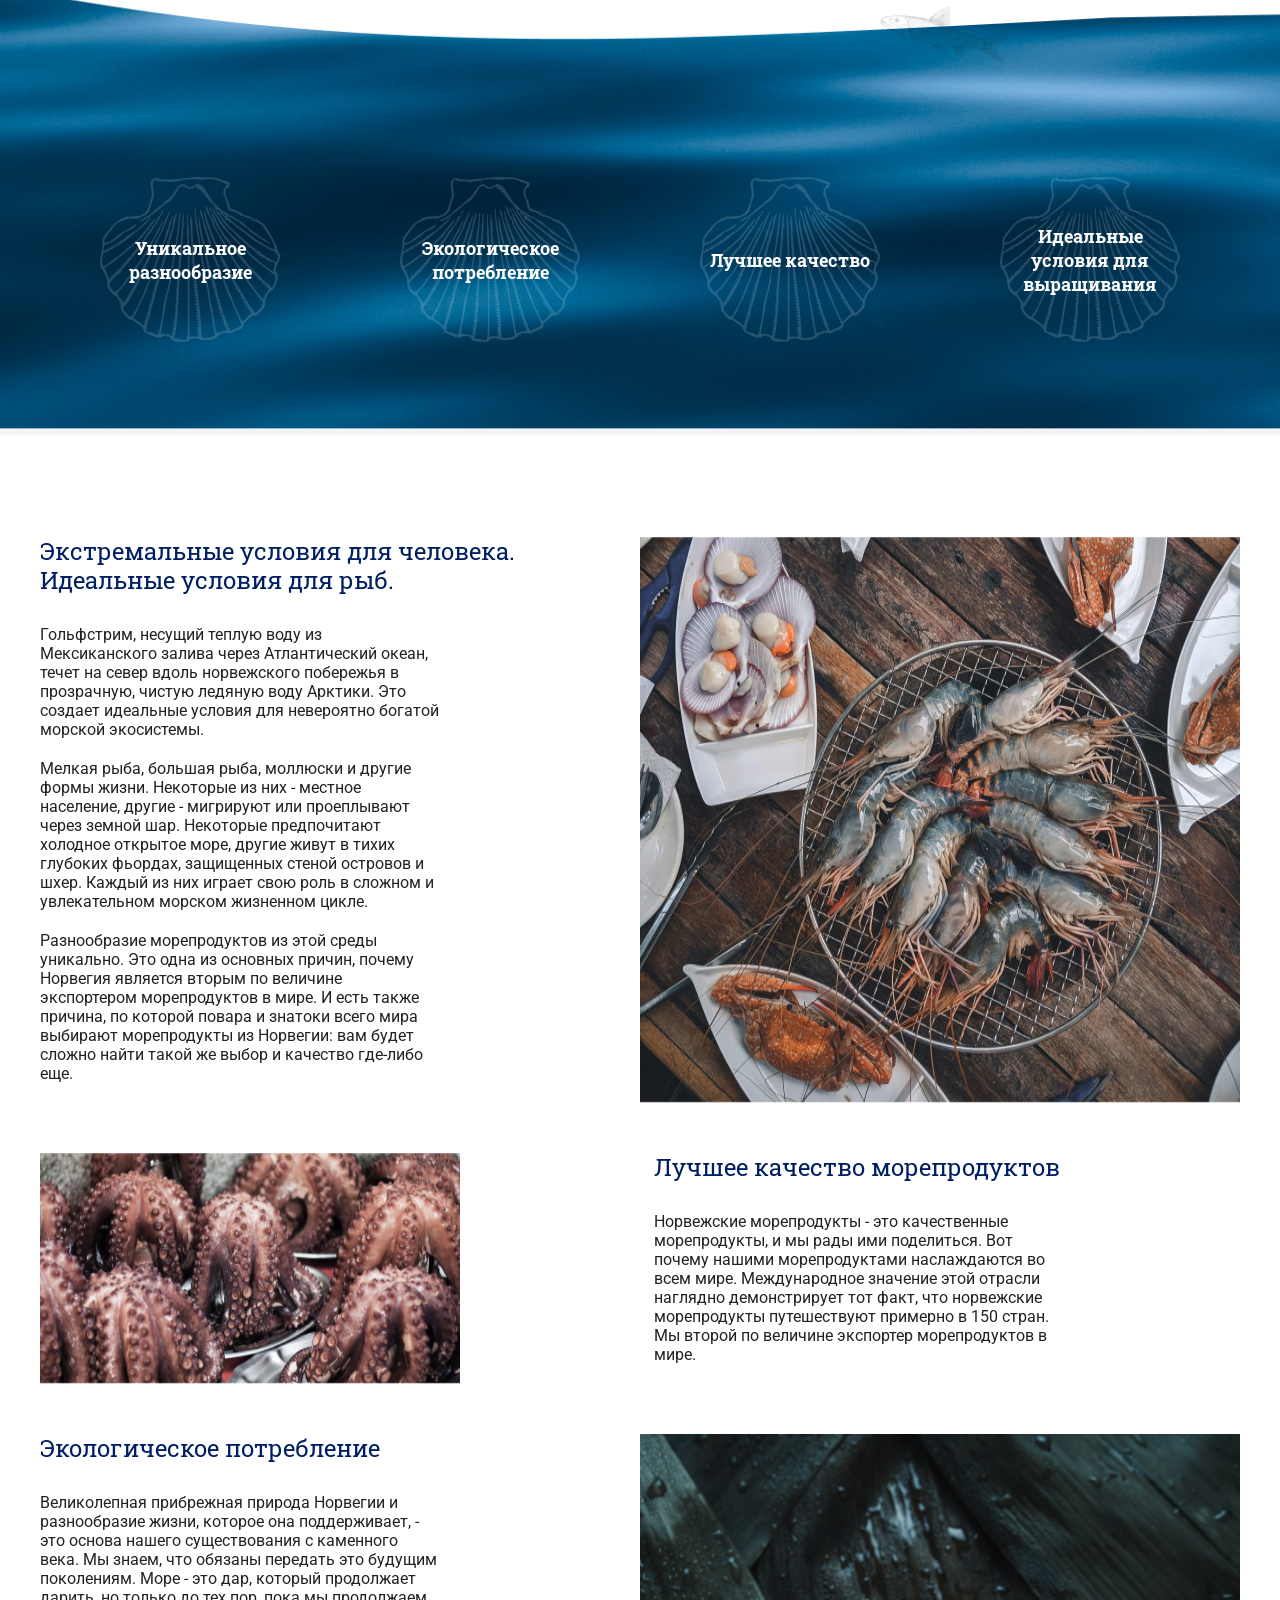
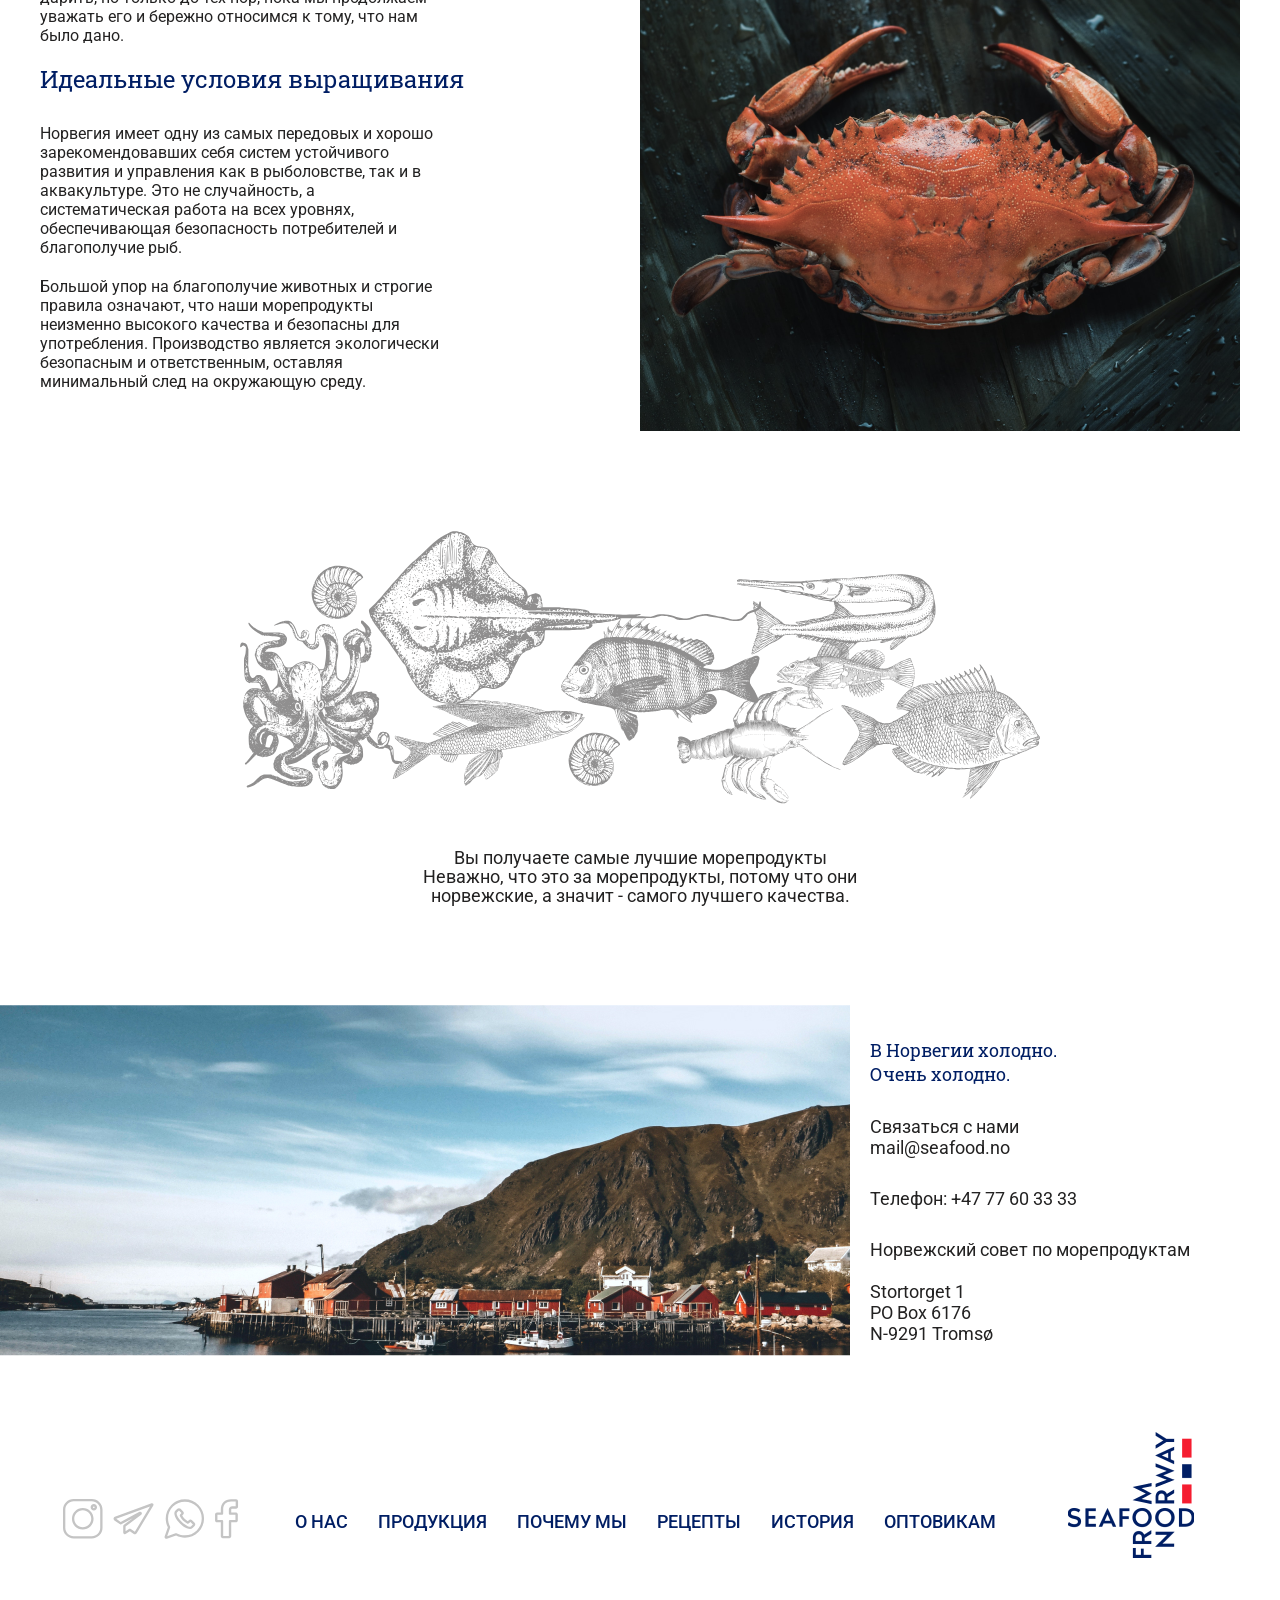
==== commit 5fcdf4d0: "Work with HTML" ====
--- a/seafood_site/index.html
+++ b/seafood_site/index.html
@@ -58,6 +58,7 @@
           </p>
           <p class="header-slider__text">
             Ежедневно во всем мире подают несколько миллионов норвежских блюд из морепродуктов. 
+            Закажи и ты!
           </p>
 
         </div>
